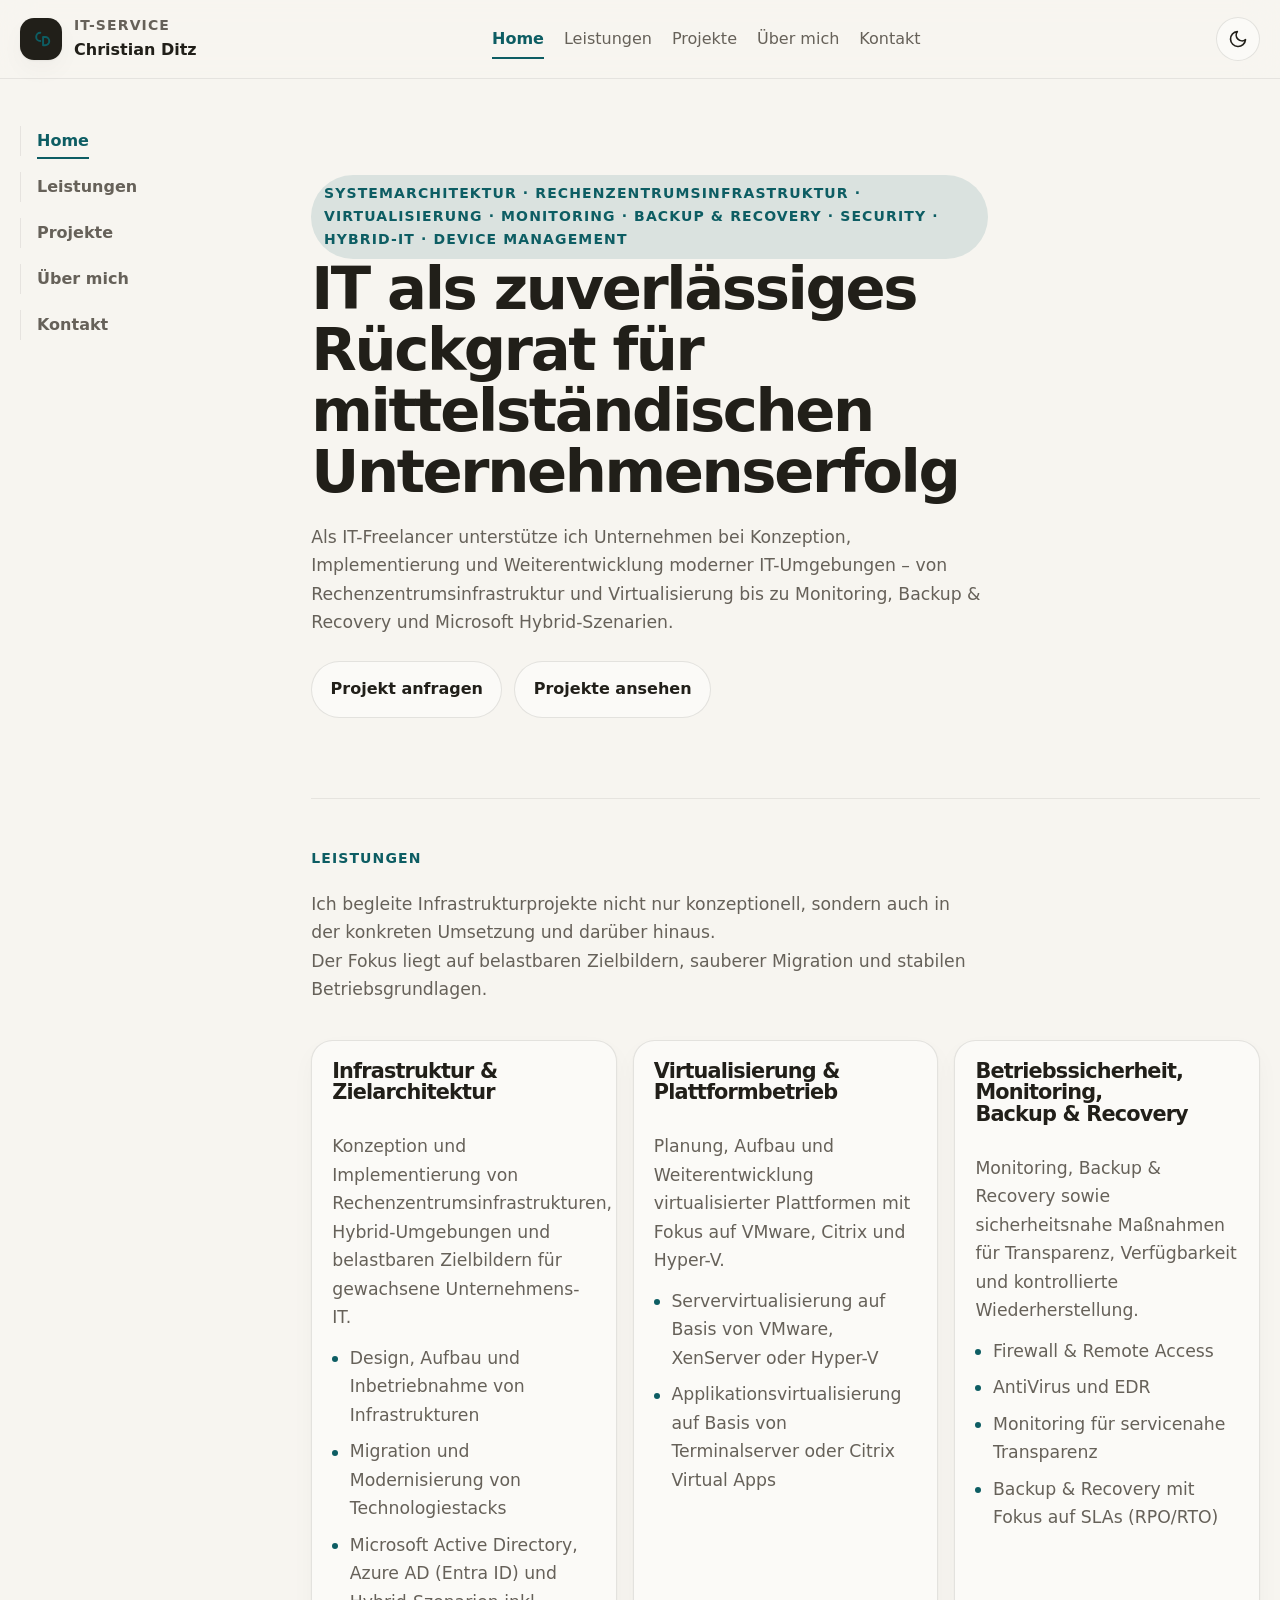
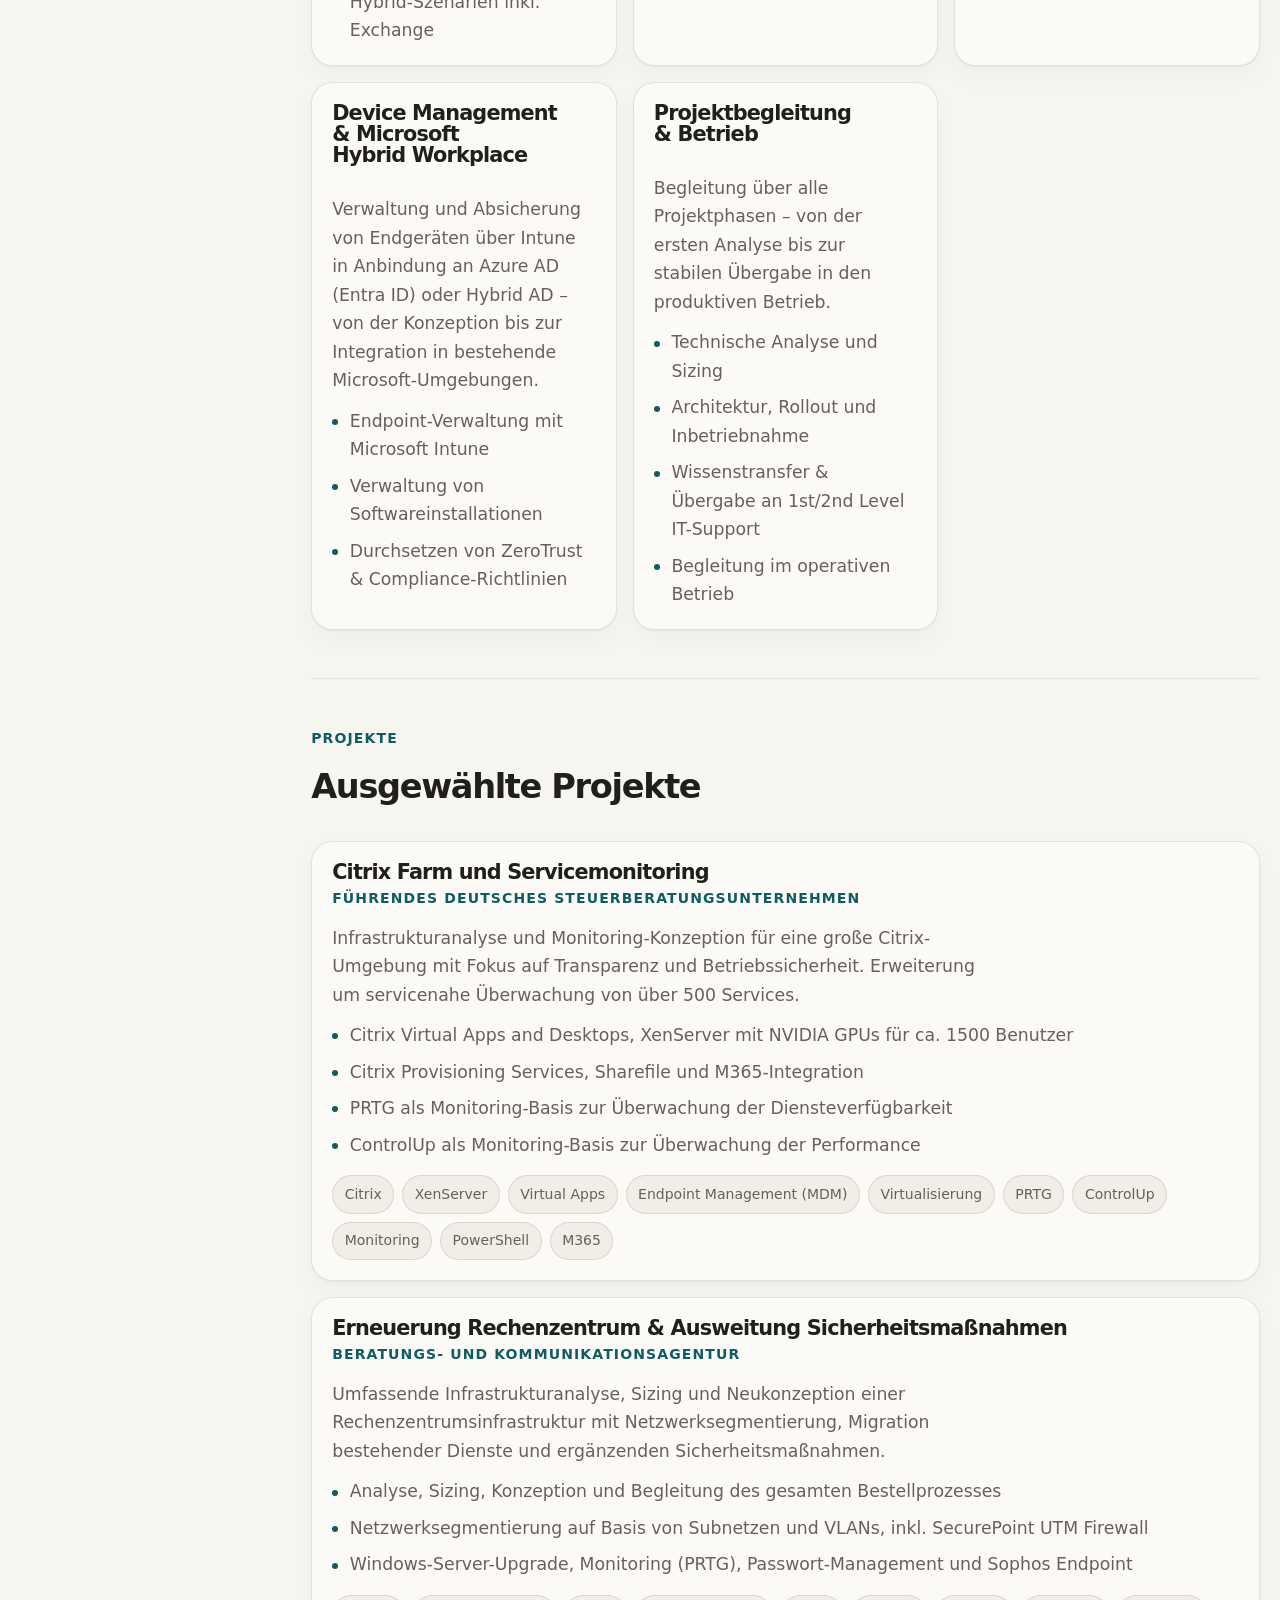
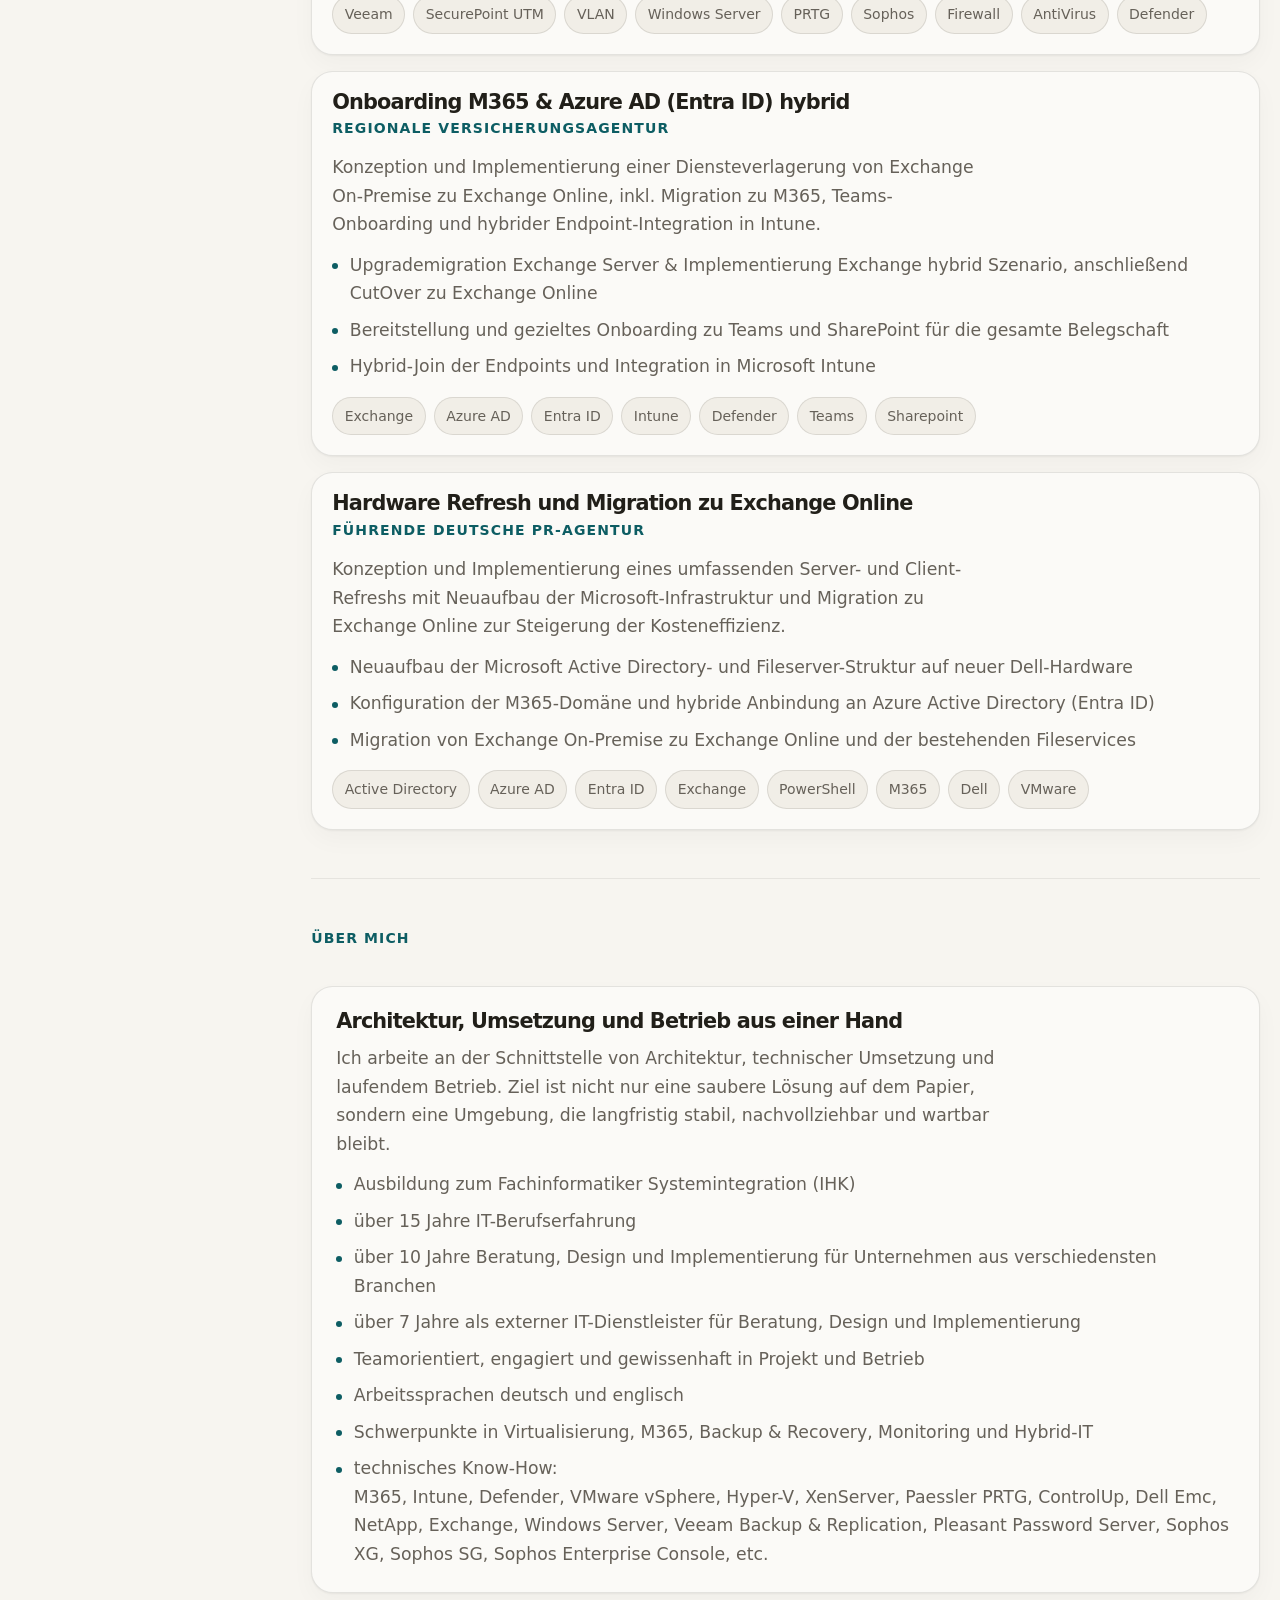
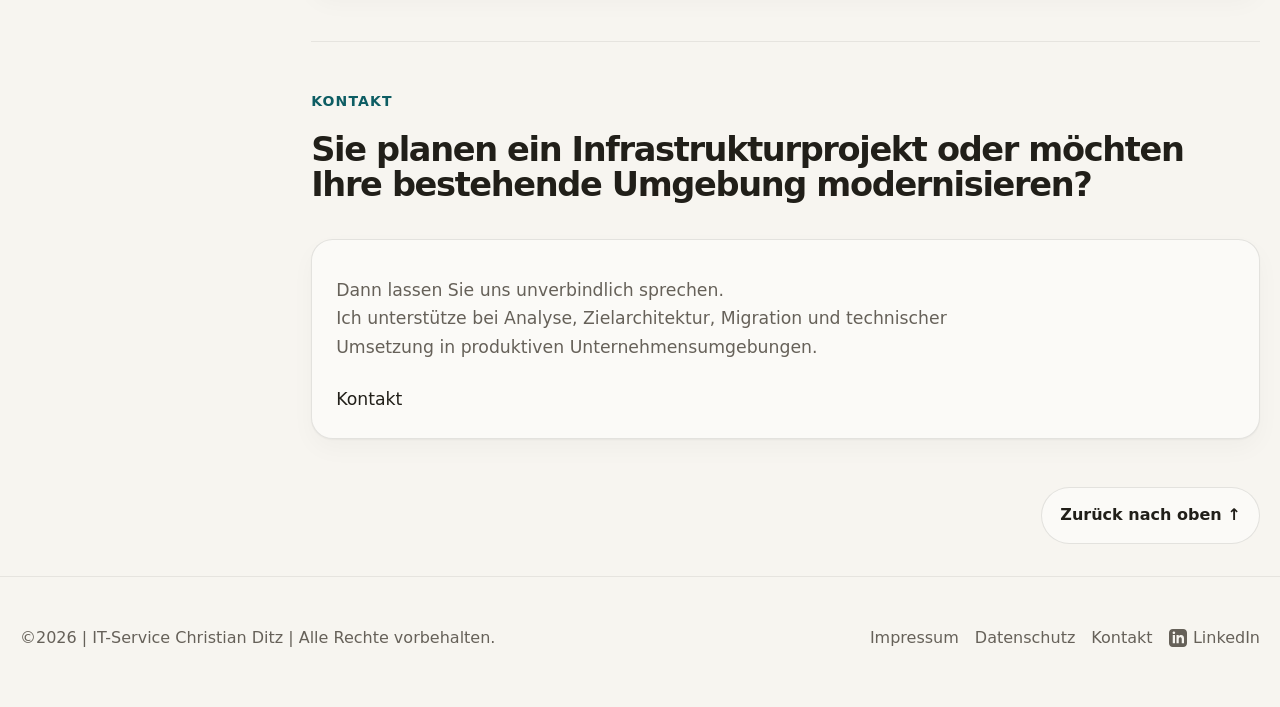
==== index.html @ 2f5f855b "Add files via upload" ====
<!DOCTYPE html>
<html lang="de">
<head>
  <meta charset="UTF-8" />
  <meta name="viewport" content="width=device-width, initial-scale=1.0" />
  <title>IT-Service Christian Ditz</title>
  <meta name="description" content="IT-Service Christian Ditz – Systemarchitektur, Rechenzentrumsinfrastruktur, Virtualisierung, Monitoring, Backup & Recovery, Security, Hybrid-IT und Device Management" />
<link rel="stylesheet" href="styles.css">
<style>
:root,
[data-theme="light"] {
  --text-xs: clamp(0.75rem, 0.7rem + 0.25vw, 0.875rem);
  --text-sm: clamp(0.92rem, 0.84rem + 0.22vw, 1rem);
  --text-base: clamp(1rem, 0.96rem + 0.18vw, 1.08rem);
  --text-lg: clamp(1.15rem, 1.02rem + 0.55vw, 1.4rem);
  --text-xl: clamp(1.55rem, 1.22rem + 1.1vw, 2.2rem);
  --text-2xl: clamp(2.45rem, 1.7rem + 2.5vw, 4.4rem);
  --space-1: .25rem;
  --space-2: .5rem;
  --space-3: .75rem;
  --space-4: 1rem;
  --space-5: 1.25rem;
  --space-6: 1.5rem;
  --space-8: 2rem;
  --space-10: 2.5rem;
  --space-12: 3rem;
  --space-16: 4rem;
  --space-20: 5rem;
  --space-24: 6rem;
  --color-bg: #f7f5f0;
  --color-surface: #fbfaf7;
  --color-surface-2: #f1eee7;
  --color-border: rgba(33,31,25,.11);
  --color-divider: rgba(33,31,25,.08);
  --color-text: #211f19;
  --color-text-muted: #666159;
  --color-text-faint: #8c867d;
  --color-primary: #0d5d63;
  --color-primary-soft: rgba(13,93,99,.12);
  --color-text-inverse: #f8f7f4;
  --shadow-sm: 0 1px 2px rgba(20,17,12,.05), 0 10px 24px rgba(20,17,12,.03);
  --radius-sm: .55rem;
  --radius-md: .95rem;
  --radius-lg: 1.35rem;
  --radius-xl: 1.8rem;
  --radius-full: 999px;
  --font-body: system-ui, -apple-system, BlinkMacSystemFont, "Segoe UI", Roboto, Arial, sans-serif;
  --font-display: system-ui, -apple-system, BlinkMacSystemFont, "Segoe UI", Roboto, Arial, sans-serif;
  --content: 1240px;
  --toc-width: 240px;
  --header-height: 78px;
}
[data-theme="dark"] {
  --color-bg: #161513;
  --color-surface: #1d1c1a;
  --color-surface-2: #24211f;
  --color-border: rgba(232,227,218,.12);
  --color-divider: rgba(232,227,218,.08);
  --color-text: #e8e3da;
  --color-text-muted: #b9b1a6;
  --color-text-faint: #8e877d;
  --color-primary: #79b7c0;
  --color-primary-soft: rgba(121,183,192,.12);
  --color-text-inverse: #11110f;
  --shadow-sm: 0 1px 2px rgba(0,0,0,.25), 0 14px 30px rgba(0,0,0,.16);
}
*,*::before,*::after { box-sizing: border-box; }
html { scroll-behavior: smooth; scroll-padding-top: 5.5rem; }
body { margin: 0; min-height: 100dvh; background: var(--color-bg); color: var(--color-text); font-family: var(--font-body); font-size: var(--text-base); line-height: 1.65; }
a { text-decoration: none; color: inherit; }
img,svg { display: block; max-width: 100%; }
button { font: inherit; color: inherit; }
h1,h2,h3 { margin: 0; font-family: var(--font-display); line-height: 1.03; letter-spacing: -.04em; text-wrap: balance; }
h1 { font-size: var(--text-2xl); max-width: 10ch; }
h2 { font-size: var(--text-xl); }
h3 { font-size: clamp(1.2rem, 1.02rem + .35vw, 1.42rem); }
.container { width: min(calc(100% - 2rem), var(--content)); margin-inline: auto; }
.site-header { position: sticky; top: 0; z-index: 60; background: color-mix(in srgb, var(--color-bg) 88%, transparent); backdrop-filter: blur(16px); border-bottom: 1px solid var(--color-divider); transition: transform .9s cubic-bezier(.2,.8,.2,1), opacity .9s cubic-bezier(.2,.8,.2,1), box-shadow .9s ease; }
.site-header.header-hidden { transform: translateY(-112%); opacity: .9; box-shadow: none; }
.header-inner { display: flex; align-items: center; justify-content: space-between; gap: var(--space-4); min-height: var(--header-height); position: relative; }
.brand { display: inline-flex; align-items: center; gap: var(--space-3); }
.brand-mark { width: 42px; height: 42px; border-radius: 14px; background: var(--color-text); color: var(--color-bg); display: grid; place-items: center; box-shadow: var(--shadow-sm); }
.brand-copy small { display: block; font-size: var(--text-xs); text-transform: uppercase; letter-spacing: .08em; color: var(--color-text-muted); font-weight: 700; }
.brand-copy strong { display: block; font-size: var(--text-sm); font-weight: 700; }
.desktop-nav { display: none; gap: var(--space-5); align-items: center; }
.desktop-nav a,.menu-panel a,.toc-group-title,.toc-sublist a { position: relative; }
.desktop-nav a { font-size: var(--text-sm); color: var(--color-text-muted); padding: .25rem 0; }
.desktop-nav a::after,.menu-panel a::after,.toc-group-title::after,.toc-sublist a::after { content: ""; position: absolute; left: 0; bottom: -.18rem; width: 100%; height: 2px; background: var(--color-primary); transform: scaleX(0); transform-origin: left; transition: .18s ease; }
.desktop-nav a.active,.menu-panel a.active { color: var(--color-primary); font-weight: 700; }
.desktop-nav a.active::after,.menu-panel a.active::after,.toc-group-title.active::after,.toc-sublist a.active::after { transform: scaleX(1); }
.header-actions { display: flex; align-items: center; gap: var(--space-3); }
.theme-toggle,.menu-toggle { width: 44px; height: 44px; border: 1px solid var(--color-border); border-radius: var(--radius-full); background: var(--color-surface); display: grid; place-items: center; }
.menu-panel { display: none; position: absolute; left: 1rem; right: 1rem; top: calc(100% + .5rem); padding: var(--space-4); background: var(--color-surface); border: 1px solid var(--color-border); border-radius: var(--radius-lg); box-shadow: var(--shadow-sm); }
.menu-panel.open { display: grid; gap: var(--space-2); }
.menu-panel a { padding: .85rem 0; border-radius: 0; background: transparent; font-weight: 600; color: var(--color-text-muted); }
.page-shell { display: block; }
.toc { display: none; }
.main-column { min-width: 0; }
.hero { padding: clamp(var(--space-12), 11vw, var(--space-24)) 0 var(--space-12); }
.hero-wrap { display: grid; gap: var(--space-8); align-items: end; }

.hero-wrap--solo {
  grid-template-columns: minmax(0, 1fr);
}

@media (min-width: 820px) {
  .hero-wrap--solo {
    grid-template-columns: minmax(0, 1fr);
  }
}

.hero-wrap--solo > div:first-child {
  width: 100%;
  max-width: none;
}

.hero-wrap--solo h1 {
  max-width: none;
}

.hero-wrap--solo .lead {
  max-width: 72ch;
}

@media (min-width: 1120px) {
  .hero-wrap--solo {
    margin-right: calc(-1 * (var(--toc-width) + clamp(2rem, 4vw, 4rem)));
  }
}

.eyebrow { display: inline-flex; align-items: center; gap: var(--space-2); padding: .45rem .8rem; border-radius: var(--radius-full); background: var(--color-primary-soft); color: var(--color-primary); font-size: var(--text-xs); font-weight: 700; letter-spacing: .08em; text-transform: uppercase; }
.lead { max-width: 58ch; margin: var(--space-5) 0 0; color: var(--color-text-muted); }
.hero-actions { display: flex; flex-wrap: wrap; gap: var(--space-3); margin-top: var(--space-6); }
.btn { display: inline-flex; align-items: center; justify-content: center; min-height: 46px; padding: .9rem 1.15rem; border-radius: var(--radius-full); font-size: var(--text-sm); font-weight: 700; border: 1px solid transparent; }
.btn-primary { background: var(--color-text); color: var(--color-bg); }
.btn-secondary { display: inline-block; margin-bottom: 2rem; background: var(--color-surface); border-color: var(--color-border); }
.hero-side { padding: var(--space-6); background: linear-gradient(180deg, var(--color-surface), var(--color-surface-2)); border: 1px solid var(--color-border); border-radius: var(--radius-xl); box-shadow: var(--shadow-sm); }
.hero-side p { margin: var(--space-3) 0 0; color: var(--color-text-muted); }
.hero-stats { display: grid; grid-template-columns: repeat(2,minmax(0,1fr)); gap: var(--space-3); margin-top: var(--space-5); }
.hero-stat { padding: var(--space-4); background: var(--color-surface); border: 1px solid var(--color-border); border-radius: var(--radius-lg); }
.hero-stat strong { display: block; font-size: clamp(1.45rem, 1.1rem + .8vw, 1.95rem); font-family: var(--font-display); }
.hero-stat span { display: block; margin-top: var(--space-1); font-size: var(--text-xs); line-height: 1.5; color: var(--color-text-muted); }
.content-section { padding: var(--space-12) 0; border-top: 1px solid var(--color-divider); }
.section-block { display: grid; gap: var(--space-5); }
.section-block p { margin: 0; color: var(--color-text-muted); max-width: 60ch; }
.kicker { font-size: var(--text-xs); font-weight: 700; letter-spacing: .08em; text-transform: uppercase; color: var(--color-primary); }
.simple-list { display: grid; gap: var(--space-3); margin-top: var(--space-2); }
.simple-item { padding: var(--space-5) 0; border-top: 1px solid var(--color-divider); }
.simple-item:first-child { border-top: none; padding-top: 0; }
.simple-item p { margin: var(--space-2) 0 0; color: var(--color-text-muted); max-width: 62ch; }
.focus-columns { display: grid; gap: var(--space-4); margin-top: var(--space-4); }
.focus-card,.project-card,.about-card { background: var(--color-surface); border: 1px solid var(--color-border); border-radius: var(--radius-lg); box-shadow: var(--shadow-sm); }
.focus-card { padding: var(--space-5); }
.focus-list,.about-list,.project-points { margin: var(--space-3) 0 0; padding: 0; list-style: none; }
.focus-list li,.about-list li,.project-points li { position: relative; padding-left: 1.1rem; margin-top: var(--space-2); color: var(--color-text-muted); }
.focus-list li::before,.about-list li::before,.project-points li::before { content: ""; position: absolute; left: 0; top: .72em; width: 6px; height: 6px; border-radius: 50%; background: var(--color-primary); }
.projects-list { display: grid; gap: var(--space-4); margin-top: var(--space-4); }
.project-card { padding: var(--space-5); scroll-margin-top: 6.5rem; }
.project-card p { margin: var(--space-3) 0 0; color: var(--color-text-muted); }
.project-top { display: flex; justify-content: space-between; gap: var(--space-3); align-items: flex-start; }
.tag { display: inline-flex; padding: .42rem .72rem; border-radius: var(--radius-full); background: var(--color-surface-2); border: 1px solid var(--color-border); font-size: var(--text-xs); color: var(--color-text-muted); }
.stack { display: flex; flex-wrap: wrap; gap: var(--space-2); margin-top: var(--space-4); }
.about-card { padding: var(--space-6); margin-top: var(--space-4); }
.about-card p { margin: var(--space-3) 0 0; color: var(--color-text-muted); max-width: 62ch; }

.contact-box { margin-top: var(--space-4); padding: var(--space-6); background: var(--color-surface); color: var(--color-text); border: 1px solid var(--color-border); border-radius: var(--radius-lg); box-shadow: var(--shadow-sm); position: relative; overflow: hidden; }
.contact-box::after { display: none; }
.contact-box p { margin: var(--space-3) 0 0; max-width: 62ch; color: var(--color-text-muted); }
.contact-actions { display: flex; flex-wrap: wrap; gap: var(--space-3); margin-top: var(--space-6); }
.contact-actions .btn-secondary { background: var(--color-surface); border-color: var(--color-border); color: var(--color-text); }

.site-footer { padding: var(--space-8) 0 var(--space-10); border-top: 1px solid var(--color-divider); }
.footer-inner { display: flex; flex-direction: column; gap: var(--space-3); font-size: var(--text-sm); color: var(--color-text-muted); }
.footer-links { display: flex; flex-wrap: wrap; gap: var(--space-4); }
.toc-nav { position: sticky; top: calc(var(--header-height) + 1.5rem); padding-top: var(--space-6); }
.toc-title { font-size: var(--text-xs); font-weight: 700; letter-spacing: .08em; text-transform: uppercase; color: var(--color-text-faint); margin-bottom: var(--space-4); }
.toc-groups { display: grid; gap: var(--space-4); }
.toc-group { padding-left: var(--space-4); border-left: 1px solid var(--color-divider); }
.toc-group.collapsed .toc-sublist { display: none; }
.toc-group:not(.collapsed) .toc-group-title { color: var(--color-primary); }
.toc-group:not(.collapsed) .toc-group-title::after { transform: scaleX(1); }
.toc-group-title { display: inline-block; font-size: var(--text-sm); font-weight: 600; color: var(--color-text-muted); padding-bottom: .1rem; }
.toc-group-title.active { color: var(--color-primary); font-weight: 700; }
.toc-sublist { list-style: none; margin: var(--space-3) 0 0; padding: 0; display: grid; gap: var(--space-2); }
.toc-sublist a { display: inline-block; font-size: var(--text-xs); color: var(--color-text-faint); padding-bottom: .08rem; }
.toc-sublist a.active { color: var(--color-primary); font-weight: 700; }
[data-theme="light"] .btn-primary { background: var(--color-text); color: var(--color-bg); }
[data-theme="dark"] .btn-primary { background: var(--color-text); color: var(--color-bg); }
:focus-visible { outline: 2px solid var(--color-primary); outline-offset: 3px; }
@media (min-width: 820px) {
  .desktop-nav { display: flex; }
  .menu-toggle,.menu-panel { display: none !important; }
  .hero-wrap { grid-template-columns: minmax(0,1.12fr) minmax(320px,.88fr); }
  .focus-columns { grid-template-columns: repeat(3,minmax(0,1fr)); }
  .footer-inner { flex-direction: row; justify-content: space-between; align-items: center; }
}
@media (min-width: 1120px) {
  .page-shell { display: grid; grid-template-columns: var(--toc-width) minmax(0,1fr); gap: clamp(2rem,4vw,4rem); }
  .toc { display: block; }
}
@media (max-width: 819px) {
  .project-top { flex-direction: column; }
}
@media (prefers-reduced-motion: reduce) {
  html { scroll-behavior: auto; }
  *,*::before,*::after { transition: none !important; animation: none !important; }
}

/*
#back-to-top {
  position: fixed;
  bottom: 20px;
  right: 20%;
  z-index: 1000;
}
*/

.show-email {
    background: none;
    border: none;
    padding: 0;
    margin: 0;
    font: inherit; 
    color: inherit;
    cursor: pointer;
}


.desktop-nav a.active,
.menu-panel a.active,
.toc-group-title.active,
.toc-sublist a.active {
color: var(--color-primary);
font-weight: 700;
}

.toc-group:not(.collapsed) {
border-left-color: var(--color-primary);
}

</style>
</head>
<body>
    <header class="site-header">
    <div class="container header-inner">
      <a class="brand" href="#top" aria-label="IT-Service Christian Ditz Startseite">
        <!--
        <span class="brand-mark" aria-hidden="true">
          <svg viewBox="0 0 32 32" width="22" height="22" fill="none" stroke="currentColor" stroke-width="2.4" stroke-linecap="round" stroke-linejoin="round">
            <path d="M7 8h11a4 4 0 0 1 4 4v12"></path>
            <path d="M25 24H14a4 4 0 0 1-4-4V8"></path>
          </svg>
        </span>
      -->
        <span class="brand-mark" style="color: #0d5d63;" aria-hidden="true">
          <svg viewBox="0 0 32 32" width="22" height="22" fill="none" stroke="currentColor" stroke-width="2.8" stroke-linecap="round" stroke-linejoin="round">
            <!-- C (Mitte bei 13) -->
            <path d="M15 7a6 6 0 1 0 0 12"></path>
            <!-- D (Mitte bei 19) -->
            <path d="M19 13v12h3a6 6 0 0 0 0-12h-3z"></path>
          </svg>
        </span>
        <span class="brand-copy"><small>IT-Service</small><strong>Christian Ditz</strong></span>
      </a>

      <nav class="desktop-nav" aria-label="Hauptnavigation">
        <a href="#top" data-main-link="top">Home</a>
        <a href="#leistungen" data-main-link="leistungen">Leistungen</a>
        <a href="#projekte" data-main-link="projekte">Projekte</a>
        <a href="#ueber-mich" data-main-link="ueber-mich">Über mich</a>
        <a href="#kontakt" data-main-link="kontakt">Kontakt</a>
      </nav>

      <div class="header-actions">
        <button class="theme-toggle" type="button" data-theme-toggle aria-label="Farbschema wechseln"></button>
        <button class="menu-toggle" type="button" data-menu-toggle aria-expanded="false" aria-controls="mobile-menu" aria-label="Menü öffnen">
          <svg width="20" height="20" viewBox="0 0 24 24" fill="none" stroke="currentColor" stroke-width="2" stroke-linecap="round">
            <path d="M4 7h16"></path><path d="M4 12h16"></path><path d="M4 17h16"></path>
          </svg>
        </button>
      </div>

      <div class="menu-panel" id="mobile-menu" aria-label="Mobiles Menü">
        <a href="#top" data-main-link="top">Home</a>
        <a href="#leistungen" data-main-link="leistungen">Leistungen</a>
        <a href="#projekte" data-main-link="projekte">Projekte</a>
        <a href="#ueber-mich" data-main-link="ueber-mich">Über mich</a>
        <a href="#kontakt" data-main-link="kontakt">Kontakt</a>
      </div>
    </div>
  </header>

<main id="content" class="container page-shell">
    <aside class="toc" aria-label="Inhaltsverzeichnis der aktuellen Hauptsektion">
      <nav class="toc-nav">
        <!--
        <div class="toc-title">Abschnitte</div>
        -->
        <div class="toc-groups">
          <div class="toc-group collapsed" data-group="Home">
            <a href="#top" class="toc-group-title" data-group-link="top">Home</a>
            <ul class="toc-sublist">
            </ul>
          </div>
          <div class="toc-group collapsed" data-group="leistungen">
            <a href="#leistungen" class="toc-group-title" data-group-link="leistungen">Leistungen</a>
            <ul class="toc-sublist">
            </ul>
          </div>
          <div class="toc-group collapsed" data-group="projekte">
            <a href="#projekte" class="toc-group-title" data-group-link="projekte">Projekte</a>
            <ul class="toc-sublist">
              <li><a href="#projekt-citrix" data-sub-link="projekt-citrix">Monitoring Citrix Farm</a></li>
              <li><a href="#projekt-dc-refresh" data-sub-link="projekt-dc-refresh">Erneuerung RZ &amp; Ausweitung Security</a></li>
              <li><a href="#projekt-m365" data-sub-link="projekt-m365">M365 &amp; Azure AD hybrid</a></li>
              <li><a href="#projekt-hw-refresh" data-sub-link="projekt-hw-refresh">Hardware Refresh &amp; EXO</a></li>
            </ul>
          </div>
          <div class="toc-group collapsed" data-group="ueber-mich">
            <a href="#ueber-mich" class="toc-group-title" data-group-link="ueber-mich">Über mich</a>
            <ul class="toc-sublist">
            </ul>
          </div>
          <div class="toc-group collapsed" data-group="kontakt">
            <a href="#kontakt" class="toc-group-title" data-group-link="kontakt">Kontakt</a>
            <ul class="toc-sublist">
            </ul>
          </div>
          <!--
          <div class="toc-group collapsed" data-group="rechtliches">
            <a href="#" class="toc-group-title" data-group-link="rechtliches" aria-expanded="false">Rechtliches</a>
            <ul class="toc-sublist">
              <li><a href="impressum.html" target="_blank" rel="noopener noreferrer">Impressum</a></li>
              <li><a href="datenschutz.html" target="_blank" rel="noopener noreferrer">Datenschutz</a></li>
            </ul>
          </div>
          -->
        </div>
      </nav>
    </aside>

    <div class="main-column">
      <section class="hero" id="top" data-main-section="top">
        <!-- Soll das Kurzprofil wieder eingeblendet werden, dann auch hier den Part "hero-wrap--solo" -->
        <div class="hero-wrap hero-wrap--solo">
          <div>
            <span class="eyebrow">Systemarchitektur · Rechenzentrumsinfrastruktur · Virtualisierung · Monitoring · Backup & Recovery · Security · Hybrid-IT · Device Management</span>
            <h1>IT als zuverlässiges Rückgrat für mittelständischen Unternehmenserfolg</h1>
            <p class="lead">Als IT-Freelancer unterstütze ich Unternehmen bei Konzeption, Implementierung und Weiterentwicklung moderner IT-Umgebungen – von Rechenzentrumsinfrastruktur und Virtualisierung bis zu Monitoring, Backup &amp; Recovery und Microsoft Hybrid-Szenarien.</p>
            <div class="hero-actions">
              <a class="btn btn-secondary" href="#kontakt">Projekt anfragen</a>
              <a class="btn btn-secondary" href="#projekte">Projekte ansehen</a>
            </div>
          </div>
          <!--
          <aside class="hero-side" aria-label="Kurzprofil und Kennzahlen">
            <span class="kicker">Christian Ditz</span>
            <h2>Kurzprofil</h2>
            <p>Fokus auf stabile Zielarchitekturen, saubere Migrationen und eine Infrastruktur, die im realen Betrieb nachvollziehbar und wartbar bleibt.</p>
            <p>Ich arbeite an der Schnittstelle von Architektur, technischer Umsetzung und laufendem Betrieb. Ziel ist nicht nur eine saubere Lösung auf dem Papier, sondern eine Umgebung, die langfristig stabil, nachvollziehbar und wartbar bleibt.</p>
            <div class="hero-stats">
              <div class="hero-stat"><strong>15+</strong><span>Jahre IT-Berufserfahrung</span></div>
              <div class="hero-stat"><strong>10+</strong><span>Jahre Beratung, Design und Implementierung</span></div>
            </div>
          </aside>
        -->
        </div>
      </section>

      <section class="content-section" id="leistungen" data-main-section="leistungen">
        <div class="section-block">
          <span class="kicker">Leistungen</span>
          <p>Ich begleite Infrastrukturprojekte nicht nur konzeptionell, sondern auch in der konkreten Umsetzung und darüber hinaus.<br>
            Der Fokus liegt auf belastbaren Zielbildern, sauberer Migration und stabilen Betriebsgrundlagen.</p>
          <div class="focus-columns">
            <article class="focus-card">
              <h3>Infrastruktur &amp; Zielarchitektur</h3>
              <p><br>Konzeption und Implementierung von Rechenzentrumsinfrastrukturen, Hybrid-Umgebungen und belastbaren Zielbildern für gewachsene Unternehmens-IT.</p>
              <ul class="focus-list">
                <li>Design, Aufbau und Inbetriebnahme von Infrastrukturen</li>
                <li>Migration und Modernisierung von Technologiestacks</li>
                <li>Microsoft Active Directory, Azure AD (Entra ID) und Hybrid-Szenarien inkl. Exchange</li>
              </ul>
            </article>
            <article class="focus-card">
              <h3>Virtualisierung &amp; Plattformbetrieb</h3>
              <p><br>Planung, Aufbau und Weiterentwicklung virtualisierter Plattformen mit Fokus auf VMware, Citrix und Hyper-V.</p>
              <ul class="focus-list">
                <li>Servervirtualisierung auf Basis von VMware, XenServer oder Hyper-V</li>
                <li>Applikationsvirtualisierung auf Basis von Terminalserver oder Citrix Virtual Apps</li>
              </ul>
            </article>
            <article class="focus-card">
              <h3>Betriebssicherheit, Monitoring, Backup &amp; Recovery</h3>
              <p><br>Monitoring, Backup & Recovery sowie sicherheitsnahe Maßnahmen für Transparenz, Verfügbarkeit und kontrollierte Wiederherstellung.</p>
              <ul class="focus-list">
                <li>Firewall &amp; Remote Access</li>
                <li>AntiVirus und EDR</li>
                <li>Monitoring für servicenahe Transparenz</li>
                <li>Backup &amp; Recovery mit Fokus auf SLAs (RPO/RTO)</li>

              </ul>
            </article>
            <article class="focus-card">
              <h3>Device Management &amp; Microsoft Hybrid Workplace</h3>
              <p><br>Verwaltung und Absicherung von Endgeräten über Intune in Anbindung an Azure AD (Entra ID) oder Hybrid AD – von der Konzeption bis zur Integration in bestehende Microsoft-Umgebungen.</p>
              <ul class="focus-list">
                <li>Endpoint-Verwaltung mit Microsoft Intune</li>
                <li>Verwaltung von Softwareinstallationen</li>
                <li>Durchsetzen von ZeroTrust &amp; Compliance-Richtlinien</li>
              </ul>
            </article>
            <article class="focus-card">
              <h3>Projektbegleitung &amp; Betrieb</h3>
              <p><br>Begleitung über alle Projektphasen – von der ersten Analyse bis zur stabilen Übergabe in den produktiven Betrieb.</p>
              <ul class="focus-list">
                <li>Technische Analyse und Sizing</li>
                <li>Architektur, Rollout und Inbetriebnahme</li>
                <li>Wissenstransfer &amp; Übergabe an 1st/2nd Level IT-Support</li>
                <li>Begleitung im operativen Betrieb</li>
              </ul>
            </article>
          </div>
        </div>
      </section>

      <section class="content-section" id="projekte" data-main-section="projekte">
        <div class="section-block">
          <span class="kicker">Projekte</span>
          <h2>Ausgewählte Projekte</h2>
          <div class="projects-list">
            <article class="project-card" id="projekt-citrix" data-sub-section="projekt-citrix" data-parent-section="projekte">
              <div class="project-top">
                <div>
                  <h3>Citrix Farm und Servicemonitoring</h3>
                  <span class="kicker">Führendes deutsches Steuerberatungsunternehmen</span>
                </div>
                <!-- <span class="tag">500+ Services</span> -->
              </div>
              <p>Infrastrukturanalyse und Monitoring-Konzeption für eine große Citrix-Umgebung mit Fokus auf Transparenz und Betriebssicherheit. Erweiterung um servicenahe Überwachung von über 500 Services.</p>
              <ul class="project-points">
                <li>Citrix Virtual Apps and Desktops, XenServer mit NVIDIA GPUs für ca. 1500 Benutzer</li>
                <li>Citrix Provisioning Services, Sharefile und M365-Integration</li>
                <li>PRTG als Monitoring-Basis zur Überwachung der Diensteverfügbarkeit</li>
                <li>ControlUp als Monitoring-Basis zur Überwachung der Performance</li>
              </ul>
              <div class="stack">
                <span class="tag">Citrix</span>
                <span class="tag">XenServer</span>
                <span class="tag">Virtual Apps</span>
                <span class="tag">Endpoint Management (MDM)</span>
                <span class="tag">Virtualisierung</span>
                <span class="tag">PRTG</span>
                <span class="tag">ControlUp</span>
                <span class="tag">Monitoring</span>
                <span class="tag">PowerShell</span>
                <span class="tag">M365</span>
              </div>
            </article>

            <article class="project-card" id="projekt-dc-refresh" data-sub-section="projekt-dc-refresh" data-parent-section="projekte">
              <div class="project-top">
                <div>
                  <h3>Erneuerung Rechenzentrum &amp; Ausweitung Sicherheitsmaßnahmen</h3>
                  <span class="kicker">Beratungs- und Kommunikationsagentur</span>
                </div>
                <!-- <span class="tag">Lift &amp; Shift</span> -->
              </div>
              <p>Umfassende Infrastrukturanalyse, Sizing und Neukonzeption einer Rechenzentrumsinfrastruktur mit Netzwerksegmentierung, Migration bestehender Dienste und ergänzenden Sicherheitsmaßnahmen.</p>
              <ul class="project-points">
                <li>Analyse, Sizing, Konzeption und Begleitung des gesamten Bestellprozesses</li>
                <li>Netzwerksegmentierung auf Basis von Subnetzen und VLANs, inkl. SecurePoint UTM Firewall</li>
                <li>Windows-Server-Upgrade, Monitoring (PRTG), Passwort-Management und Sophos Endpoint</li>
              </ul>
              <div class="stack">
                <span class="tag">Veeam</span>
                <span class="tag">SecurePoint UTM</span>
                <span class="tag">VLAN</span>
                <span class="tag">Windows Server</span>
                <span class="tag">PRTG</span>
                <span class="tag">Sophos</span>
                <span class="tag">Firewall</span>
                <span class="tag">AntiVirus</span>
                <span class="tag">Defender</span>
              </div>
            </article>

            <article class="project-card" id="projekt-m365" data-sub-section="projekt-m365" data-parent-section="projekte">
              <div class="project-top">
                <div>
                  <h3>Onboarding M365 &amp; Azure AD (Entra ID) hybrid</h3>
                  <span class="kicker">Regionale Versicherungsagentur</span>
                </div>
                <!-- <span class="tag">Hybrid</span> -->
              </div>
              <p>Konzeption und Implementierung einer Diensteverlagerung von Exchange On-Premise zu Exchange Online, inkl. Migration zu M365, Teams-Onboarding und hybrider Endpoint-Integration in Intune.</p>
              <ul class="project-points">
                <li>Upgrademigration Exchange Server &amp; Implementierung Exchange hybrid Szenario, anschließend CutOver zu Exchange Online</li>
                <li>Bereitstellung und gezieltes Onboarding zu Teams und SharePoint für die gesamte Belegschaft</li>
                <li>Hybrid-Join der Endpoints und Integration in Microsoft Intune</li>
              </ul>
              <div class="stack">
                <span class="tag">Exchange</span>
                <span class="tag">Azure AD</span>
                <span class="tag">Entra ID</span>
                <span class="tag">Intune</span>
                <span class="tag">Defender</span>
                <span class="tag">Teams</span>
                <span class="tag">Sharepoint</span>
              </div>
            </article>

            <article class="project-card" id="projekt-hw-refresh" data-sub-section="projekt-hw-refresh" data-parent-section="projekte">
              <div class="project-top">
                <div>
                  <h3>Hardware Refresh und Migration zu Exchange Online</h3>
                  <span class="kicker">Führende deutsche PR-Agentur</span>
                </div>
                <!-- <span class="tag">Refresh</span> -->
              </div>
              <p>Konzeption und Implementierung eines umfassenden Server- und Client-Refreshs mit Neuaufbau der Microsoft-Infrastruktur und Migration zu Exchange Online zur Steigerung der Kosteneffizienz.</p>
              <ul class="project-points">
                <li>Neuaufbau der Microsoft Active Directory- und Fileserver-Struktur auf neuer Dell-Hardware</li>
                <li>Konfiguration der M365-Domäne und hybride Anbindung an Azure Active Directory (Entra ID)</li>
                <li>Migration von Exchange On-Premise zu Exchange Online und der bestehenden Fileservices</li>
              </ul>
              <div class="stack">
                <span class="tag">Active Directory</span>
                <span class="tag">Azure AD</span>
                <span class="tag">Entra ID</span>
                <span class="tag">Exchange</span>
                <span class="tag">PowerShell</span>
                <span class="tag">M365</span>
                <span class="tag">Dell</span>
                <span class="tag">VMware</span>
              </div>
            </article>
          </div>
        </div>
      </section>

      <section class="content-section" id="ueber-mich" data-main-section="ueber-mich">
        <div class="section-block">
          <span class="kicker">Über mich</span>
          <!-- <h2>Von der Idee bis zum laufenden System</h2> -->
          <div class="about-card">
            <h3>Architektur, Umsetzung und Betrieb aus einer Hand</h3>
            <p>Ich arbeite an der Schnittstelle von Architektur, technischer Umsetzung und laufendem Betrieb. Ziel ist nicht nur eine saubere Lösung auf dem Papier, sondern eine Umgebung, die langfristig stabil, nachvollziehbar und wartbar bleibt.</p>
            <ul class="about-list">
              <li>Ausbildung zum Fachinformatiker Systemintegration (IHK)</li>
              <li>über 15 Jahre IT-Berufserfahrung</li>
              <li>über 10 Jahre Beratung, Design und Implementierung für Unternehmen aus verschiedensten Branchen</li>
              <li>über 7 Jahre als externer IT-Dienstleister für Beratung, Design und Implementierung</li>
              <li>Teamorientiert, engagiert und gewissenhaft in Projekt und Betrieb</li>
              <li>Arbeitssprachen deutsch und englisch</li>
              <li>Schwerpunkte in Virtualisierung, M365, Backup &amp; Recovery, Monitoring und Hybrid-IT</li>
              <li>technisches Know-How:<br>M365, Intune, Defender, VMware vSphere, Hyper-V, XenServer, Paessler PRTG, ControlUp, Dell Emc, NetApp, Exchange, Windows Server, Veeam Backup & Replication, Pleasant Password Server, Sophos XG, Sophos SG, Sophos Enterprise Console, etc.</li>
              
            </ul>
          </div>
        </div>
      </section>

      <section class="content-section" id="kontakt" data-main-section="kontakt">
        <div class="section-block">
          <span class="kicker">Kontakt</span>
          <h2>Sie planen ein Infrastrukturprojekt oder möchten Ihre bestehende Umgebung modernisieren?</h2>
          <div class="contact-box">
            <p>Dann lassen Sie uns unverbindlich sprechen.<br>Ich unterstütze bei Analyse, Zielarchitektur, Migration und technischer Umsetzung in produktiven Unternehmensumgebungen.</p>
            <div class="contact-actions">
            <button class="contact-btn show-email" type="button">Kontakt</button>
            <a class="contact-btn email-link" href="#" style="display:none;"></a>
            </div>
          </div>
        </div>
      </section>
      <div style="text-align: right;">
      <a class="btn btn-secondary" href="#top">Zurück nach oben ↑</a>
      </div>
    </div>
  </main>

  <footer class="site-footer">
    <div class="container footer-inner">
      <p>©2026 | IT-Service Christian Ditz | Alle Rechte vorbehalten.</p>
      <div class="footer-links">
        <a href="impressum.html">Impressum</a>
        <a href="datenschutz.html">Datenschutz</a>
        <button class="show-email">Kontakt</button>
        <a class="email-link" href="#" style="display:none;"></a>
        <a href="https://www.linkedin.com/in/christianditz" target="_blank" rel="noopener noreferrer" aria-label="LinkedIn" style="display:inline-flex;align-items:center;">
          <svg width="18" height="18" viewBox="0 0 24 24" fill="currentColor" aria-hidden="true" style="margin-right:0.4rem;">
            <path d="M19 0h-14c-2.761 0-5 2.239-5 5v14c0 2.761 2.239 5 5 5h14c2.762 0 5-2.239 5-5v-14c0-2.761-2.238-5-5-5zm-11 19h-3v-11h3v11zm-1.5-12.268c-.966 0-1.75-.79-1.75-1.764s.784-1.764 1.75-1.764 1.75.79 1.75 1.764-.783 1.764-1.75 1.764zm13.5 12.268h-3v-5.604c0-3.368-4-3.113-4 0v5.604h-3v-11h3v1.765c1.396-2.586 7-2.777 7 2.476v6.759z"/>
          </svg>
          LinkedIn
        </a>
      </div>
    </div>
  </footer>

  <script src="main.js" defer></script>
</body>
</html>
---- styles.css ----
:root,
[data-theme="light"] {
  --text-xs: clamp(0.75rem, 0.7rem + 0.25vw, 0.875rem);
  --text-sm: clamp(0.92rem, 0.84rem + 0.22vw, 1rem);
  --text-base: clamp(1rem, 0.96rem + 0.18vw, 1.08rem);
  --text-lg: clamp(1.15rem, 1.02rem + 0.55vw, 1.4rem);
  --text-xl: clamp(1.55rem, 1.22rem + 1.1vw, 2.2rem);
  --text-2xl: clamp(2.45rem, 1.7rem + 2.5vw, 4.4rem);
  --space-1: .25rem;
  --space-2: .5rem;
  --space-3: .75rem;
  --space-4: 1rem;
  --space-5: 1.25rem;
  --space-6: 1.5rem;
  --space-8: 2rem;
  --space-10: 2.5rem;
  --space-12: 3rem;
  --space-16: 4rem;
  --space-20: 5rem;
  --space-24: 6rem;
  --color-bg: #f7f5f0;
  --color-surface: #fbfaf7;
  --color-surface-2: #f1eee7;
  --color-border: rgba(33,31,25,.11);
  --color-divider: rgba(33,31,25,.08);
  --color-text: #211f19;
  --color-text-muted: #666159;
  --color-text-faint: #8c867d;
  --color-primary: #0d5d63;
  --color-primary-soft: rgba(13,93,99,.12);
  --color-text-inverse: #f8f7f4;
  --shadow-sm: 0 1px 2px rgba(20,17,12,.05), 0 10px 24px rgba(20,17,12,.03);
  --radius-sm: .55rem;
  --radius-md: .95rem;
  --radius-lg: 1.35rem;
  --radius-xl: 1.8rem;
  --radius-full: 999px;
  --font-body: system-ui, -apple-system, BlinkMacSystemFont, "Segoe UI", Roboto, Arial, sans-serif;
  --font-display: system-ui, -apple-system, BlinkMacSystemFont, "Segoe UI", Roboto, Arial, sans-serif;
  --content: 1240px;
  --toc-width: 240px;
  --header-height: 78px;
}
[data-theme="dark"] {
  --color-bg: #161513;
  --color-surface: #1d1c1a;
  --color-surface-2: #24211f;
  --color-border: rgba(232,227,218,.12);
  --color-divider: rgba(232,227,218,.08);
  --color-text: #e8e3da;
  --color-text-muted: #b9b1a6;
  --color-text-faint: #8e877d;
  --color-primary: #79b7c0;
  --color-primary-soft: rgba(121,183,192,.12);
  --color-text-inverse: #11110f;
  --shadow-sm: 0 1px 2px rgba(0,0,0,.25), 0 14px 30px rgba(0,0,0,.16);
}
*,*::before,*::after { box-sizing: border-box; }
html { scroll-behavior: smooth; scroll-padding-top: 5.5rem; }
body { margin: 0; min-height: 100dvh; background: var(--color-bg); color: var(--color-text); font-family: var(--font-body); font-size: var(--text-base); line-height: 1.65; }
a { text-decoration: none; color: inherit; }
img,svg { display: block; max-width: 100%; }
button { font: inherit; color: inherit; }
h1,h2,h3 { margin: 0; font-family: var(--font-display); line-height: 1.03; letter-spacing: -.04em; text-wrap: balance; }
h1 { font-size: var(--text-2xl); max-width: 10ch; }
h2 { font-size: var(--text-xl); }
h3 { font-size: clamp(1.2rem, 1.02rem + .35vw, 1.42rem); }
.container { width: min(calc(100% - 2rem), var(--content)); margin-inline: auto; }
.site-header { position: sticky; top: 0; z-index: 60; background: color-mix(in srgb, var(--color-bg) 88%, transparent); backdrop-filter: blur(16px); border-bottom: 1px solid var(--color-divider); transition: transform .9s cubic-bezier(.2,.8,.2,1), opacity .9s cubic-bezier(.2,.8,.2,1), box-shadow .9s ease; }
.site-header.header-hidden { transform: translateY(-112%); opacity: .9; box-shadow: none; }
.header-inner { display: flex; align-items: center; justify-content: space-between; gap: var(--space-4); min-height: var(--header-height); position: relative; }
.brand { display: inline-flex; align-items: center; gap: var(--space-3); }
.brand-mark { width: 42px; height: 42px; border-radius: 14px; background: var(--color-text); color: var(--color-bg); display: grid; place-items: center; box-shadow: var(--shadow-sm); }
.brand-copy small { display: block; font-size: var(--text-xs); text-transform: uppercase; letter-spacing: .08em; color: var(--color-text-muted); font-weight: 700; }
.brand-copy strong { display: block; font-size: var(--text-sm); font-weight: 700; }
.desktop-nav { display: none; gap: var(--space-5); align-items: center; }
.desktop-nav a,.menu-panel a,.toc-group-title,.toc-sublist a { position: relative; }
.desktop-nav a { font-size: var(--text-sm); color: var(--color-text-muted); padding: .25rem 0; }
.desktop-nav a::after,.menu-panel a::after,.toc-group-title::after,.toc-sublist a::after { content: ""; position: absolute; left: 0; bottom: -.18rem; width: 100%; height: 2px; background: var(--color-primary); transform: scaleX(0); transform-origin: left; transition: .18s ease; }
.desktop-nav a.active,.menu-panel a.active { color: var(--color-primary); font-weight: 700; }
.desktop-nav a.active::after,.menu-panel a.active::after,.toc-group-title.active::after,.toc-sublist a.active::after { transform: scaleX(1); }
.header-actions { display: flex; align-items: center; gap: var(--space-3); }
.theme-toggle,.menu-toggle { width: 44px; height: 44px; border: 1px solid var(--color-border); border-radius: var(--radius-full); background: var(--color-surface); display: grid; place-items: center; }
.menu-panel { display: none; position: absolute; left: 1rem; right: 1rem; top: calc(100% + .5rem); padding: var(--space-4); background: var(--color-surface); border: 1px solid var(--color-border); border-radius: var(--radius-lg); box-shadow: var(--shadow-sm); }
.menu-panel.open { display: grid; gap: var(--space-2); }
.menu-panel a { padding: .85rem 0; border-radius: 0; background: transparent; font-weight: 600; color: var(--color-text-muted); }
.page-shell { display: block; }
.toc { display: none; }
.main-column { min-width: 0; }
.hero { padding: clamp(var(--space-12), 11vw, var(--space-24)) 0 var(--space-12); }
.hero-wrap { display: grid; gap: var(--space-8); align-items: end; }

.hero-wrap--solo {
  grid-template-columns: minmax(0, 1fr);
}

@media (min-width: 820px) {
  .hero-wrap--solo {
    grid-template-columns: minmax(0, 1fr);
  }
}

.hero-wrap--solo > div:first-child {
  width: 100%;
  max-width: none;
}

.hero-wrap--solo h1 {
  max-width: none;
}

.hero-wrap--solo .lead {
  max-width: 72ch;
}

@media (min-width: 1120px) {
  .hero-wrap--solo {
    margin-right: calc(-1 * (var(--toc-width) + clamp(2rem, 4vw, 4rem)));
  }
}

.eyebrow { display: inline-flex; align-items: center; gap: var(--space-2); padding: .45rem .8rem; border-radius: var(--radius-full); background: var(--color-primary-soft); color: var(--color-primary); font-size: var(--text-xs); font-weight: 700; letter-spacing: .08em; text-transform: uppercase; }
.lead { max-width: 58ch; margin: var(--space-5) 0 0; color: var(--color-text-muted); }
.hero-actions { display: flex; flex-wrap: wrap; gap: var(--space-3); margin-top: var(--space-6); }
.btn { display: inline-flex; align-items: center; justify-content: center; min-height: 46px; padding: .9rem 1.15rem; border-radius: var(--radius-full); font-size: var(--text-sm); font-weight: 700; border: 1px solid transparent; }
.btn-primary { background: var(--color-text); color: var(--color-bg); }
.btn-secondary { display: inline-block; margin-bottom: 2rem; background: var(--color-surface); border-color: var(--color-border); }
.hero-side { padding: var(--space-6); background: linear-gradient(180deg, var(--color-surface), var(--color-surface-2)); border: 1px solid var(--color-border); border-radius: var(--radius-xl); box-shadow: var(--shadow-sm); }
.hero-side p { margin: var(--space-3) 0 0; color: var(--color-text-muted); }
.hero-stats { display: grid; grid-template-columns: repeat(2,minmax(0,1fr)); gap: var(--space-3); margin-top: var(--space-5); }
.hero-stat { padding: var(--space-4); background: var(--color-surface); border: 1px solid var(--color-border); border-radius: var(--radius-lg); }
.hero-stat strong { display: block; font-size: clamp(1.45rem, 1.1rem + .8vw, 1.95rem); font-family: var(--font-display); }
.hero-stat span { display: block; margin-top: var(--space-1); font-size: var(--text-xs); line-height: 1.5; color: var(--color-text-muted); }
.content-section { padding: var(--space-12) 0; border-top: 1px solid var(--color-divider); }
.section-block { display: grid; gap: var(--space-5); }
.section-block p { margin: 0; color: var(--color-text-muted); max-width: 60ch; }
.kicker { font-size: var(--text-xs); font-weight: 700; letter-spacing: .08em; text-transform: uppercase; color: var(--color-primary); }
.simple-list { display: grid; gap: var(--space-3); margin-top: var(--space-2); }
.simple-item { padding: var(--space-5) 0; border-top: 1px solid var(--color-divider); }
.simple-item:first-child { border-top: none; padding-top: 0; }
.simple-item p { margin: var(--space-2) 0 0; color: var(--color-text-muted); max-width: 62ch; }
.focus-columns { display: grid; gap: var(--space-4); margin-top: var(--space-4); }
.focus-card,.project-card,.about-card { background: var(--color-surface); border: 1px solid var(--color-border); border-radius: var(--radius-lg); box-shadow: var(--shadow-sm); }
.focus-card { padding: var(--space-5); }
.focus-list,.about-list,.project-points { margin: var(--space-3) 0 0; padding: 0; list-style: none; }
.focus-list li,.about-list li,.project-points li { position: relative; padding-left: 1.1rem; margin-top: var(--space-2); color: var(--color-text-muted); }
.focus-list li::before,.about-list li::before,.project-points li::before { content: ""; position: absolute; left: 0; top: .72em; width: 6px; height: 6px; border-radius: 50%; background: var(--color-primary); }
.projects-list { display: grid; gap: var(--space-4); margin-top: var(--space-4); }
.project-card { padding: var(--space-5); scroll-margin-top: 6.5rem; }
.project-card p { margin: var(--space-3) 0 0; color: var(--color-text-muted); }
.project-top { display: flex; justify-content: space-between; gap: var(--space-3); align-items: flex-start; }
.tag { display: inline-flex; padding: .42rem .72rem; border-radius: var(--radius-full); background: var(--color-surface-2); border: 1px solid var(--color-border); font-size: var(--text-xs); color: var(--color-text-muted); }
.stack { display: flex; flex-wrap: wrap; gap: var(--space-2); margin-top: var(--space-4); }
.about-card { padding: var(--space-6); margin-top: var(--space-4); }
.about-card p { margin: var(--space-3) 0 0; color: var(--color-text-muted); max-width: 62ch; }

.contact-box { margin-top: var(--space-4); padding: var(--space-6); background: var(--color-surface); color: var(--color-text); border: 1px solid var(--color-border); border-radius: var(--radius-lg); box-shadow: var(--shadow-sm); position: relative; overflow: hidden; }
.contact-box::after { display: none; }
.contact-box p { margin: var(--space-3) 0 0; max-width: 62ch; color: var(--color-text-muted); }
.contact-actions { display: flex; flex-wrap: wrap; gap: var(--space-3); margin-top: var(--space-6); }
.contact-actions .btn-secondary { background: var(--color-surface); border-color: var(--color-border); color: var(--color-text); }

.site-footer { padding: var(--space-8) 0 var(--space-10); border-top: 1px solid var(--color-divider); }
.footer-inner { display: flex; flex-direction: column; gap: var(--space-3); font-size: var(--text-sm); color: var(--color-text-muted); }
.footer-links { display: flex; flex-wrap: wrap; gap: var(--space-4); }
.toc-nav { position: sticky; top: calc(var(--header-height) + 1.5rem); padding-top: var(--space-6); }
.toc-title { font-size: var(--text-xs); font-weight: 700; letter-spacing: .08em; text-transform: uppercase; color: var(--color-text-faint); margin-bottom: var(--space-4); }
.toc-groups { display: grid; gap: var(--space-4); }
.toc-group { padding-left: var(--space-4); border-left: 1px solid var(--color-divider); }
.toc-group.collapsed .toc-sublist { display: none; }
.toc-group:not(.collapsed) .toc-group-title { color: var(--color-primary); }
.toc-group:not(.collapsed) .toc-group-title::after { transform: scaleX(1); }
.toc-group-title { display: inline-block; font-size: var(--text-sm); font-weight: 600; color: var(--color-text-muted); padding-bottom: .1rem; }
.toc-group-title.active { color: var(--color-primary); font-weight: 700; }
.toc-sublist { list-style: none; margin: var(--space-3) 0 0; padding: 0; display: grid; gap: var(--space-2); }
.toc-sublist a { display: inline-block; font-size: var(--text-xs); color: var(--color-text-faint); padding-bottom: .08rem; }
.toc-sublist a.active { color: var(--color-primary); font-weight: 700; }
[data-theme="light"] .btn-primary { background: var(--color-text); color: var(--color-bg); }
[data-theme="dark"] .btn-primary { background: var(--color-text); color: var(--color-bg); }
:focus-visible { outline: 2px solid var(--color-primary); outline-offset: 3px; }
@media (min-width: 820px) {
  .desktop-nav { display: flex; }
  .menu-toggle,.menu-panel { display: none !important; }
  .hero-wrap { grid-template-columns: minmax(0,1.12fr) minmax(320px,.88fr); }
  .focus-columns { grid-template-columns: repeat(3,minmax(0,1fr)); }
  .footer-inner { flex-direction: row; justify-content: space-between; align-items: center; }
}
@media (min-width: 1120px) {
  .page-shell { display: grid; grid-template-columns: var(--toc-width) minmax(0,1fr); gap: clamp(2rem,4vw,4rem); }
  .toc { display: block; }
}
@media (max-width: 819px) {
  .project-top { flex-direction: column; }
}
@media (prefers-reduced-motion: reduce) {
  html { scroll-behavior: auto; }
  *,*::before,*::after { transition: none !important; animation: none !important; }
}

/*
#back-to-top {
  position: fixed;
  bottom: 20px;
  right: 20%;
  z-index: 1000;
}
*/

.show-email {
    background: none;
    border: none;
    padding: 0;
    margin: 0;
    font: inherit; 
    color: inherit;
    cursor: pointer;
}
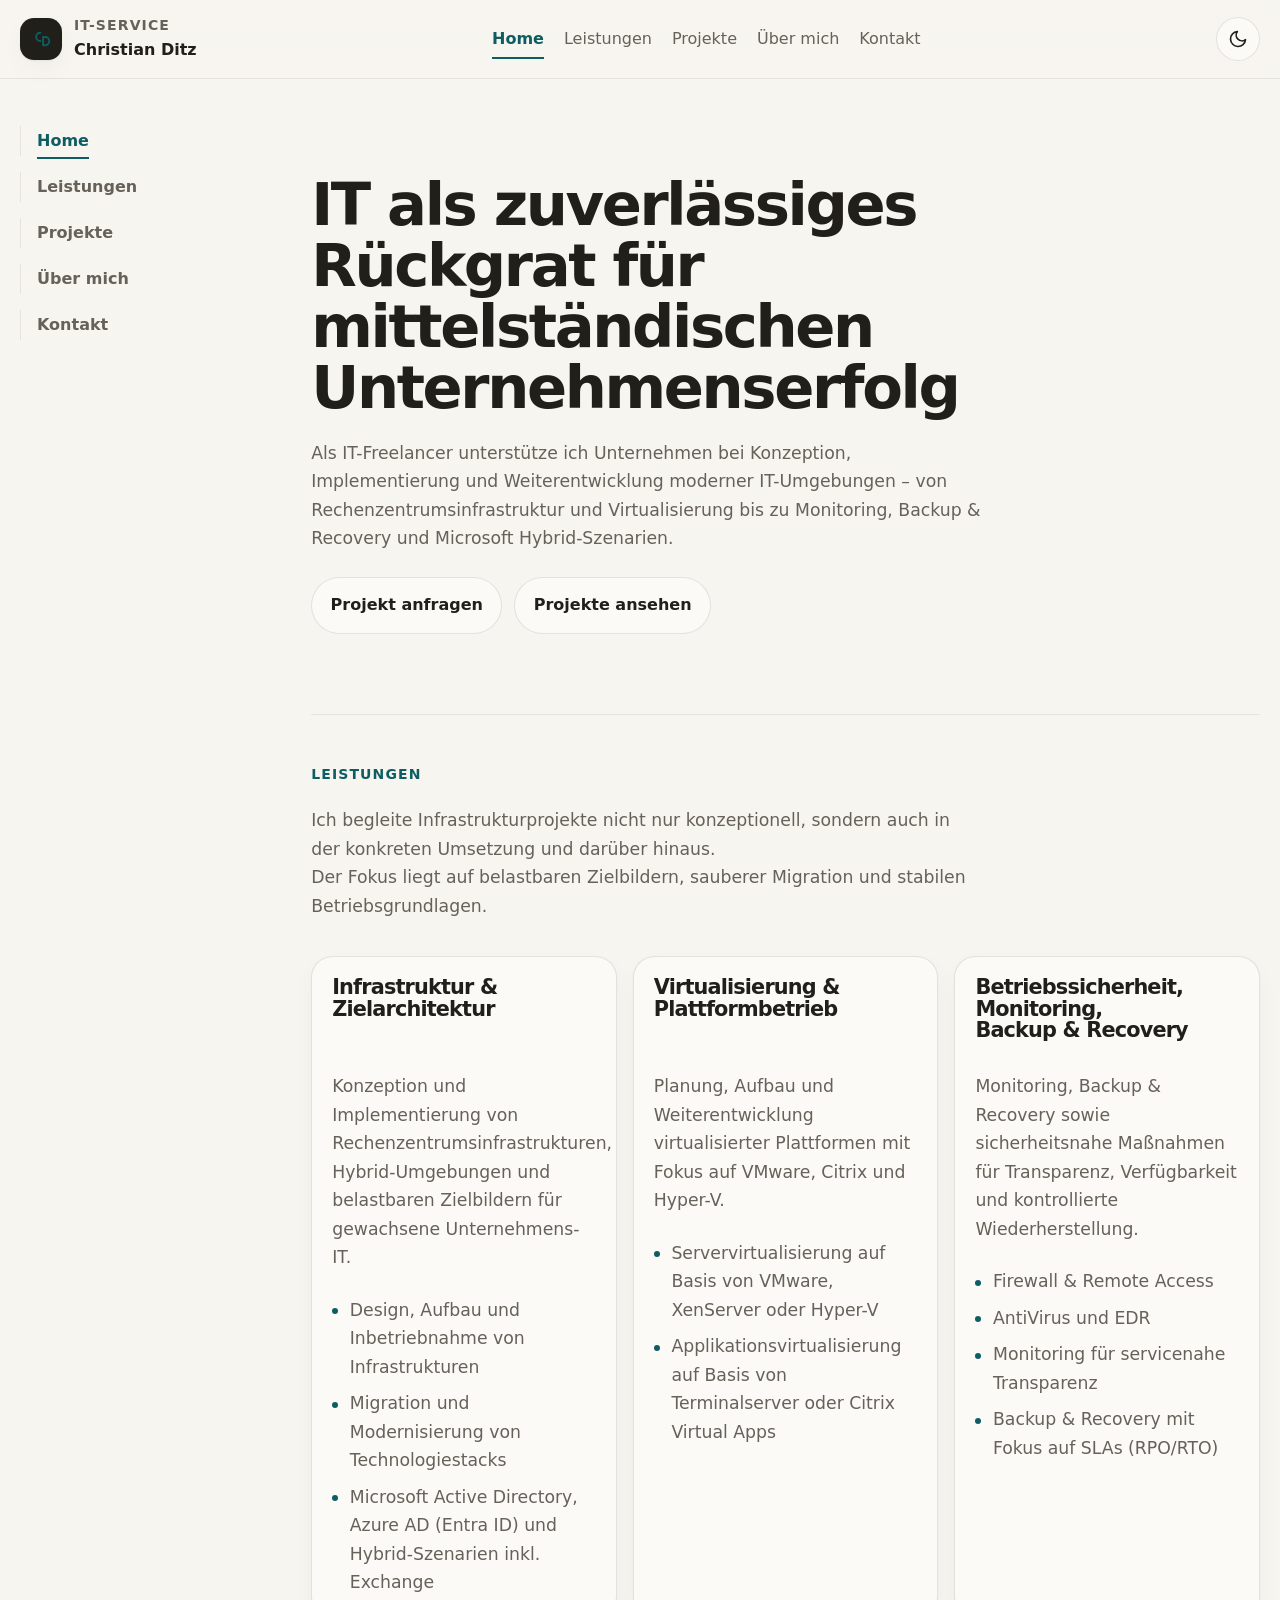
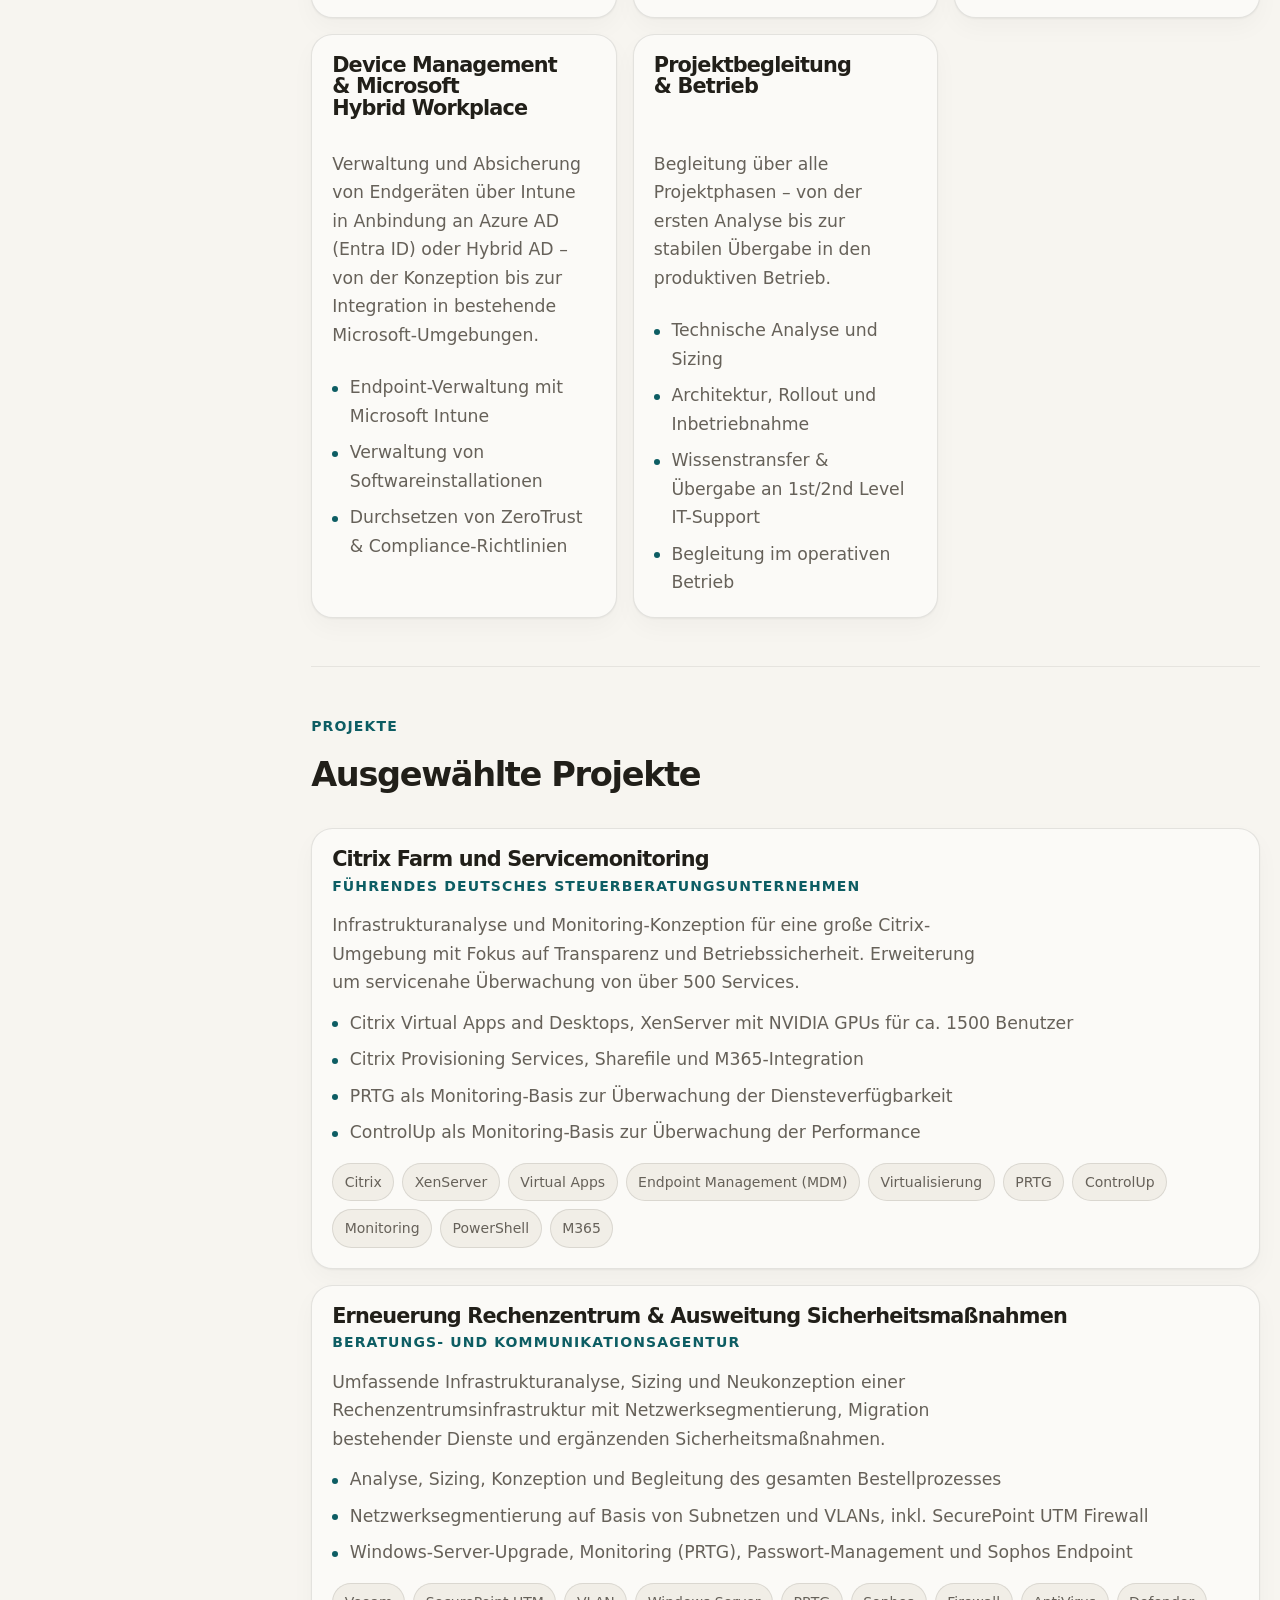
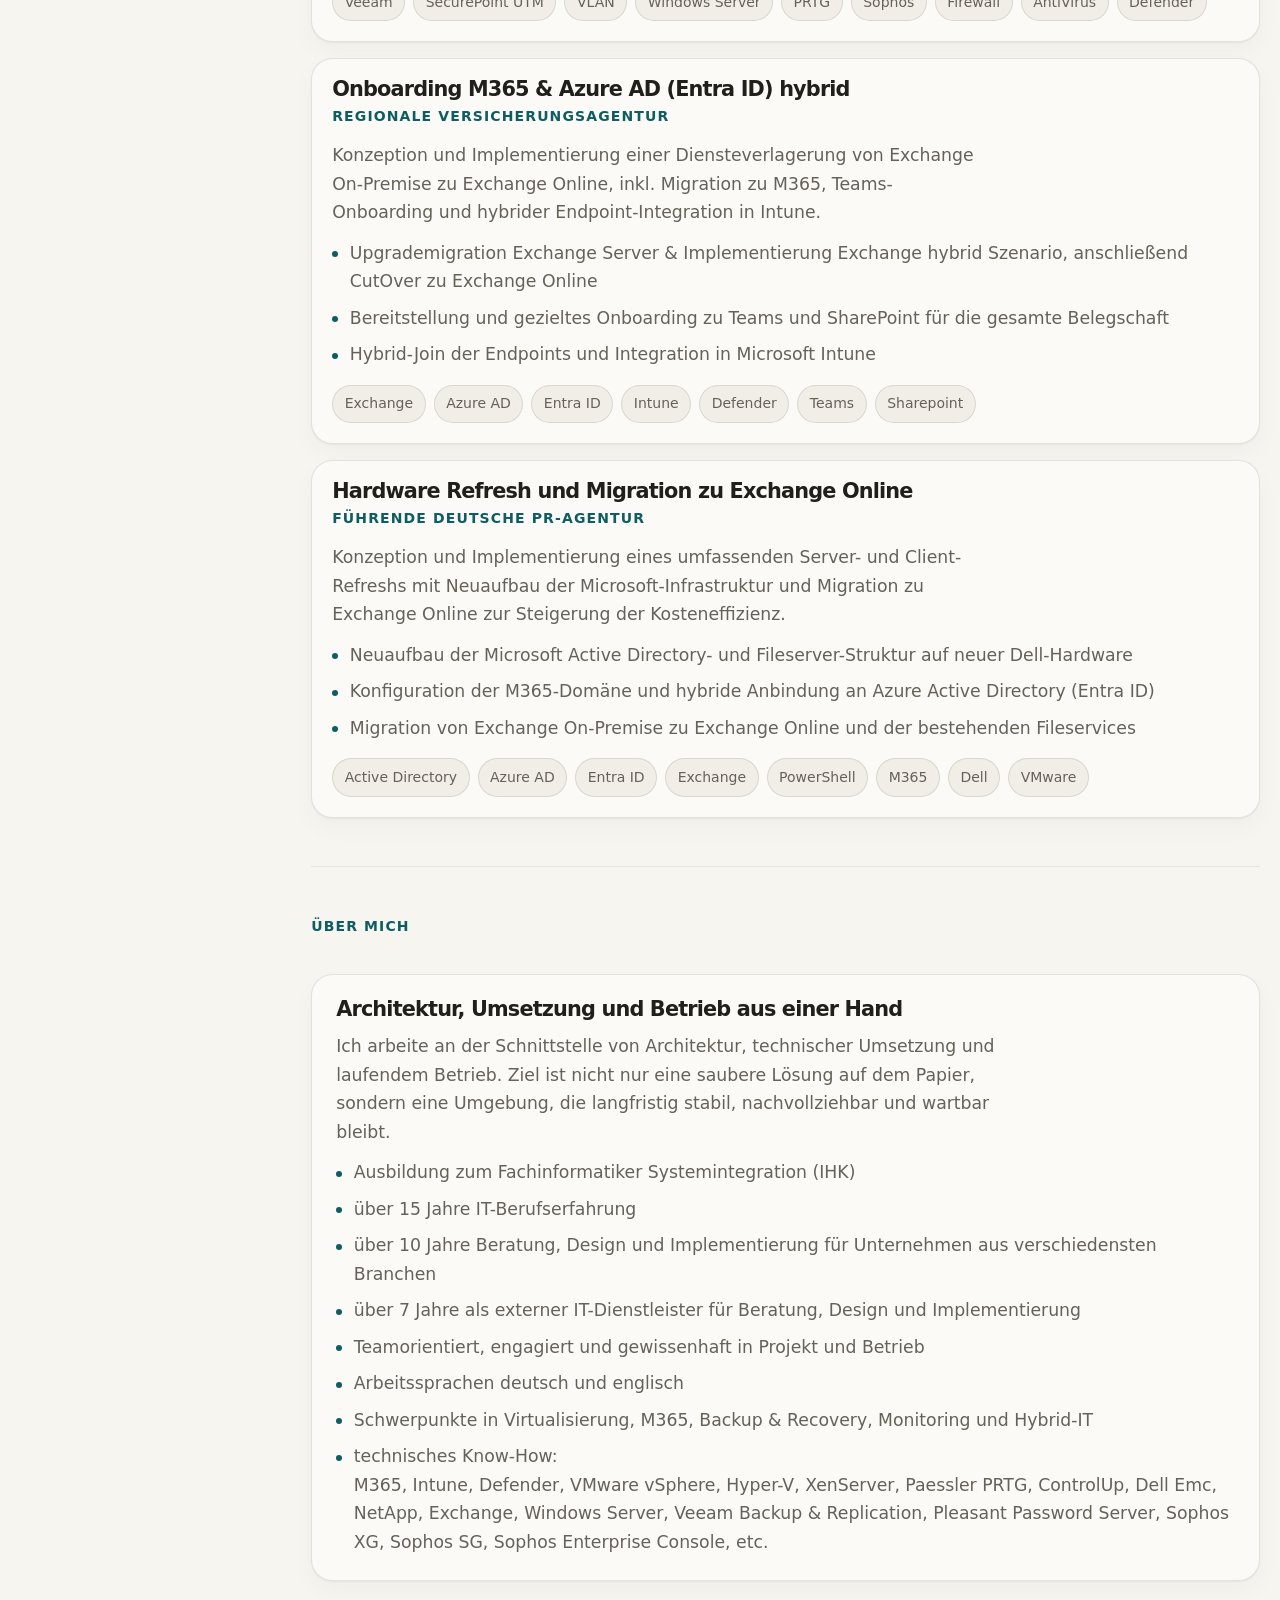
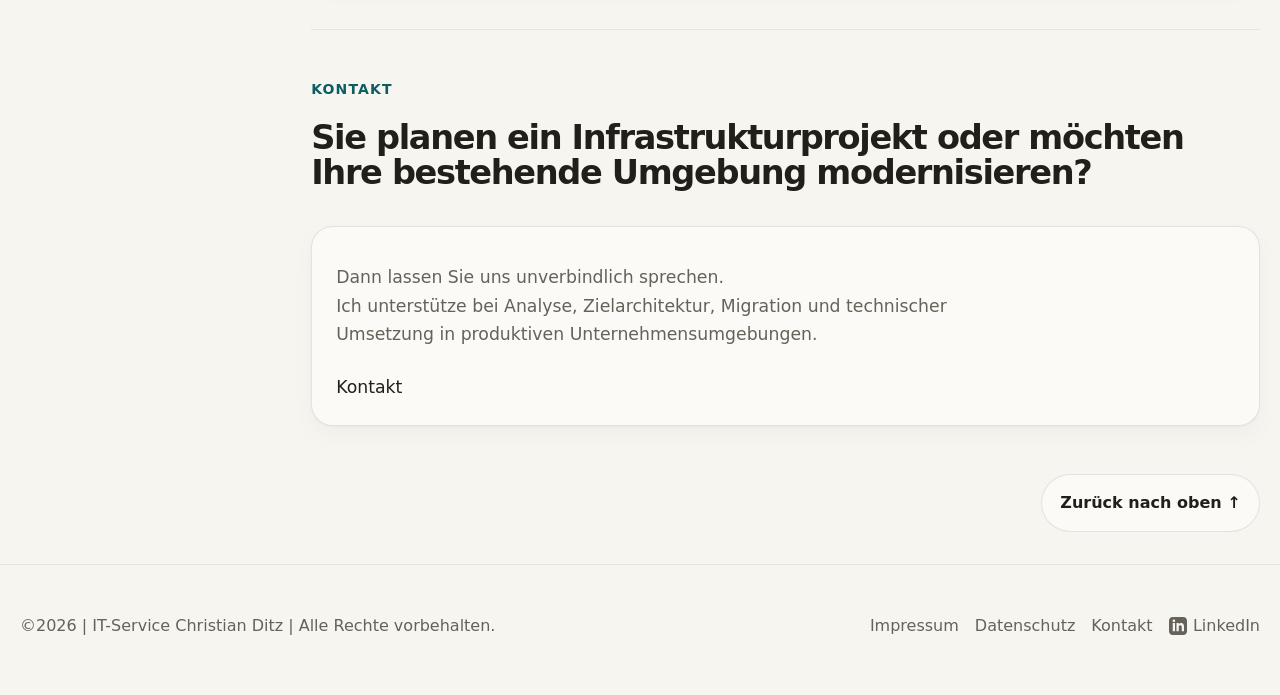
==== commit 90bc3b7f: "Update index.html" ====
--- a/index.html
+++ b/index.html
@@ -344,7 +344,9 @@
         <!-- Soll das Kurzprofil wieder eingeblendet werden, dann auch hier den Part "hero-wrap--solo" -->
         <div class="hero-wrap hero-wrap--solo">
           <div>
+            <!--
             <span class="eyebrow">Systemarchitektur · Rechenzentrumsinfrastruktur · Virtualisierung · Monitoring · Backup & Recovery · Security · Hybrid-IT · Device Management</span>
+            -->
             <h1>IT als zuverlässiges Rückgrat für mittelständischen Unternehmenserfolg</h1>
             <p class="lead">Als IT-Freelancer unterstütze ich Unternehmen bei Konzeption, Implementierung und Weiterentwicklung moderner IT-Umgebungen – von Rechenzentrumsinfrastruktur und Virtualisierung bis zu Monitoring, Backup &amp; Recovery und Microsoft Hybrid-Szenarien.</p>
             <div class="hero-actions">
@@ -600,4 +602,4 @@
 
   <script src="main.js" defer></script>
 </body>
-</html>+</html>
--- a/styles.css
+++ b/styles.css
@@ -141,7 +141,10 @@
 .simple-item p { margin: var(--space-2) 0 0; color: var(--color-text-muted); max-width: 62ch; }
 .focus-columns { display: grid; gap: var(--space-4); margin-top: var(--space-4); }
 .focus-card,.project-card,.about-card { background: var(--color-surface); border: 1px solid var(--color-border); border-radius: var(--radius-lg); box-shadow: var(--shadow-sm); }
-.focus-card { padding: var(--space-5); }
+.focus-card {padding: var(--space-5);  display: flex;  flex-direction: column;}
+.focus-card h3 {  min-height: 3.2em;}
+.focus-card > p {  margin-top: var(--space-4);  min-height: 7.5em;  color: var(--color-text-muted);}
+.focus-card .focus-list {  margin-top: var(--space-4);}
 .focus-list,.about-list,.project-points { margin: var(--space-3) 0 0; padding: 0; list-style: none; }
 .focus-list li,.about-list li,.project-points li { position: relative; padding-left: 1.1rem; margin-top: var(--space-2); color: var(--color-text-muted); }
 .focus-list li::before,.about-list li::before,.project-points li::before { content: ""; position: absolute; left: 0; top: .72em; width: 6px; height: 6px; border-radius: 50%; background: var(--color-primary); }
